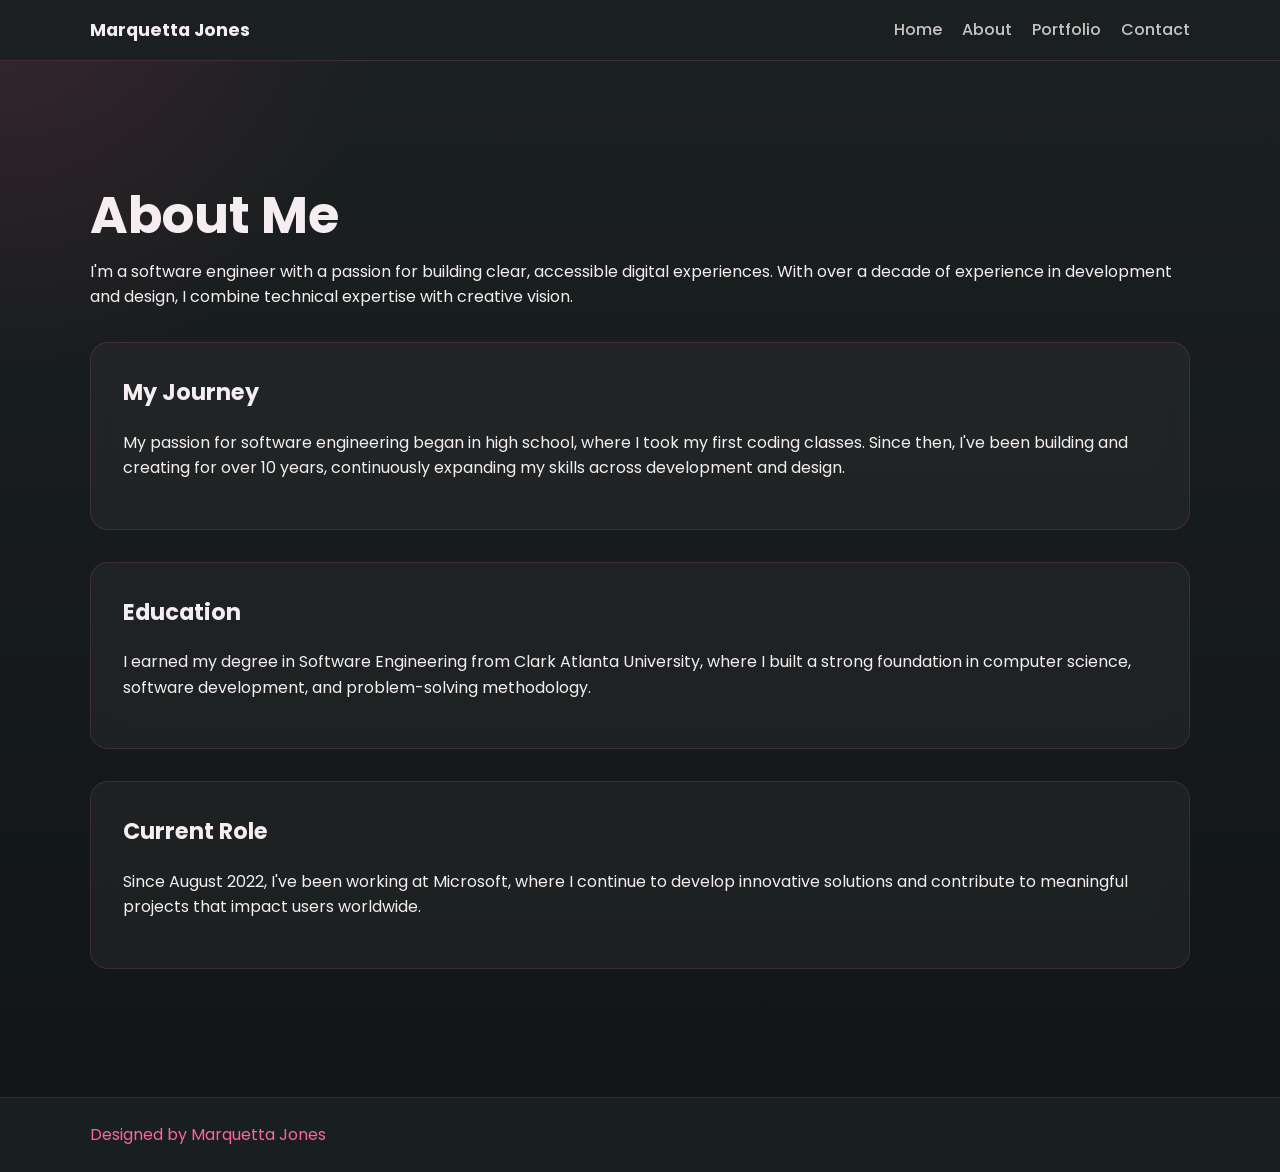
==== about.html @ eba061ae "Move HTML files to root for GitHub Pages" ====
<!DOCTYPE html>
<html lang="en">
<head>
  <meta charset="UTF-8">
  <meta name="viewport" content="width=device-width, initial-scale=1.0">
  <title>Marquetta Jones | About</title>
  <link rel="stylesheet" href="css/styles.css">
</head>
<body>
  <header class="site-header">
    <div class="container">
      <a href="index.html" class="brand">Marquetta Jones</a>
      <nav class="site-nav">
        <a href="index.html">Home</a>
        <a href="about.html">About</a>
        <a href="portfolio.html">Portfolio</a>
        <a href="contact.html">Contact</a>
      </nav>
    </div>
  </header>

  <main class="page-content">
    <section class="about-section">
      <div class="container">
        <h1>About Me</h1>
        <p>I'm a software engineer with a passion for building clear, accessible digital experiences. With over a decade of experience in development and design, I combine technical expertise with creative vision.</p>
        
        <div class="history-card">
          <h2>My Journey</h2>
          <p>My passion for software engineering began in high school, where I took my first coding classes. Since then, I've been building and creating for over 10 years, continuously expanding my skills across development and design.</p>
        </div>

        <div class="history-card">
          <h2>Education</h2>
          <p>I earned my degree in Software Engineering from Clark Atlanta University, where I built a strong foundation in computer science, software development, and problem-solving methodology.</p>
        </div>

        <div class="history-card">
          <h2>Current Role</h2>
          <p>Since August 2022, I've been working at Microsoft, where I continue to develop innovative solutions and contribute to meaningful projects that impact users worldwide.</p>
        </div>
      </div>
    </section>
  </main>

  <footer class="site-footer">
    <div class="container">
      <p>Designed by Marquetta Jones</p>
    </div>
  </footer>
</body>
</html>
---- css/styles.css ----
@import url('https://fonts.googleapis.com/css2?family=Poppins:wght@400;500;600;700&family=Allura&display=swap');

:root {
  color-scheme: dark;
  --bg: #1B2021;
  --surface: #111517;
  --panel: #202528;
  --text: #F5EDF0;
  --muted: #FD6692;
  --accent: #B30051;
  --accent-soft: #FF5387;
  --accent-light: #FA799D;
  --border: #FD6692;
  background-color: var(--bg);
  color: var(--text);
  font-family: 'Poppins', system-ui, -apple-system, BlinkMacSystemFont, 'Segoe UI', sans-serif;
}

* {
  box-sizing: border-box;
}

body {
  margin: 0;
  min-height: 100vh;
  line-height: 1.6;
  background: radial-gradient(circle at top left, rgba(255,83,135,0.12), transparent 22%),
    linear-gradient(180deg, var(--bg) 0%, var(--surface) 100%);
}

.container {
  width: min(1100px, 90%);
  margin: 0 auto;
}

.site-header {
  border-bottom: 1px solid rgba(253,102,146,0.18);
  background: rgba(27,32,33,0.92);
  position: sticky;
  top: 0;
  z-index: 10;
}

.site-header .container {
  display: flex;
  align-items: center;
  justify-content: space-between;
  padding: 1rem 0;
}

.brand {
  font-size: 1.1rem;
  font-weight: 700;
  color: var(--text);
  text-decoration: none;
}

.site-nav {
  display: flex;
  gap: 1.25rem;
}

.site-nav a {
  color: rgba(245,237,240,0.8);
  text-decoration: none;
  font-weight: 500;
}

.site-nav a:hover {
  color: var(--accent-light);
}

.page-content {
  padding: 4rem 0;
}

.hero,
.about-section,
.contact-section {
  padding: 4rem 0;
}

.hero-grid {
  display: grid;
  grid-template-columns: minmax(0, 1fr) minmax(320px, 420px);
  align-items: center;
  gap: 3rem;
}

.hero-image img {
  width: 100%;
  height: auto;
  border-radius: 28px;
  object-fit: cover;
  box-shadow: 0 30px 80px rgba(179, 0, 81, 0.2);
}

.eyebrow {
  margin: 0 0 1rem;
  text-transform: uppercase;
  letter-spacing: 0.16em;
  font-size: 0.82rem;
  color: var(--accent-light);
}

h1 {
  margin: 0 0 1rem;
  font-size: clamp(2.4rem, 4vw, 4rem);
  line-height: 1.05;
}

.name-cursive {
  font-family: 'Allura', cursive;
  font-size: 1.5em;
  font-weight: 400;
}

.lead {
  max-width: 55ch;
  margin: 0 0 2rem;
  color: rgba(245,237,240,0.82);
  font-size: 1.1rem;
}

.button,
.email-link {
  display: inline-flex;
  align-items: center;
  justify-content: center;
  padding: 0.95rem 1.6rem;
  border-radius: 999px;
  background: linear-gradient(135deg, var(--accent), var(--accent-soft));
  color: #fff;
  text-decoration: none;
  font-weight: 600;
  box-shadow: 0 20px 40px rgba(179,0,81,0.24);
}

.history-card {
  margin-top: 2rem;
  padding: 2rem;
  border: 1px solid rgba(253,102,146,0.16);
  border-radius: 18px;
  background: rgba(255,255,255,0.04);
  backdrop-filter: blur(12px);
}

.history-card h2 {
  margin-top: 0;
  font-size: 1.4rem;
}

.contact-section p {
  max-width: 50ch;
  margin-bottom: 1.5rem;
  color: var(--muted);
}

.portfolio-section h1 {
  margin-bottom: 0.5rem;
}

.portfolio-section .lead {
  margin-bottom: 2.5rem;
}

.portfolio-grid {
  display: grid;
  grid-template-columns: repeat(auto-fit, minmax(280px, 1fr));
  gap: 1.75rem;
}

.project-card {
  display: flex;
  flex-direction: column;
  justify-content: space-between;
  padding: 2rem;
  border: 1px solid rgba(253,102,146,0.16);
  border-radius: 24px;
  background: rgba(255,255,255,0.04);
  transition: transform 0.25s ease, box-shadow 0.25s ease;
}

.project-card:hover {
  transform: translateY(-6px);
  box-shadow: 0 24px 60px rgba(179, 0, 81, 0.18);
}

.project-card h2 {
  margin-top: 0;
  margin-bottom: 0.75rem;
}

.project-card p {
  margin: 0 0 1.5rem;
  color: rgba(245,237,240,0.88);
}

.project-image {
  width: 100%;
  height: auto;
  border-radius: 18px;
  display: block;
}

.site-footer {
  padding: 1.5rem 0;
  border-top: 1px solid rgba(253,102,146,0.12);
  background: rgba(27,32,33,0.92);
}

.site-footer p {
  margin: 0;
  color: var(--muted);
}

@media (max-width: 720px) {
  .site-header .container,
  .page-content .container {
    flex-direction: column;
    gap: 1rem;
  }

  .site-nav {
    flex-wrap: wrap;
    justify-content: center;
  }

  .history-card,
  .contact-section {
    padding: 1.5rem 0;
  }
}
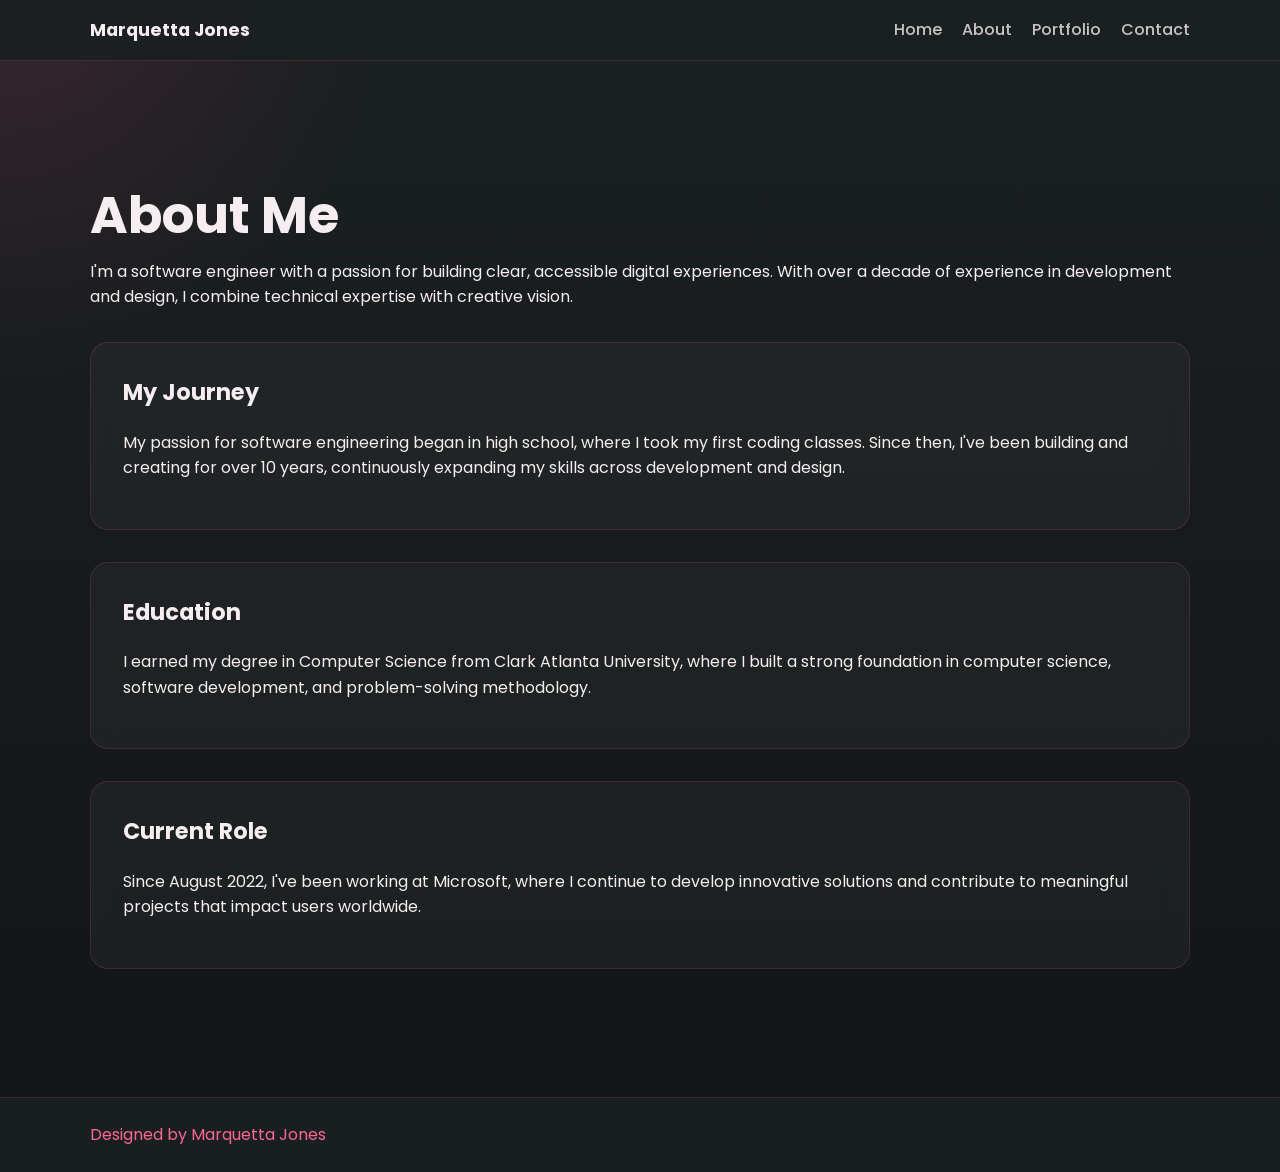
==== commit f81290a3: "Fixing degree title" ====
--- a/about.html
+++ b/about.html
@@ -32,7 +32,7 @@
 
         <div class="history-card">
           <h2>Education</h2>
-          <p>I earned my degree in Software Engineering from Clark Atlanta University, where I built a strong foundation in computer science, software development, and problem-solving methodology.</p>
+          <p>I earned my degree in Computer Science from Clark Atlanta University, where I built a strong foundation in computer science, software development, and problem-solving methodology.</p>
         </div>
 
         <div class="history-card">
--- a/css/styles.css
+++ b/css/styles.css
@@ -80,15 +80,17 @@
   padding: 4rem 0;
 }
 
-.hero-grid {
-  display: grid;
-  grid-template-columns: minmax(0, 1fr) minmax(320px, 420px);
-  align-items: center;
-  gap: 3rem;
+.hero-copy {
+  text-align: center;
+}
+
+.hero-image {
+  text-align: center;
 }
 
 .hero-image img {
   width: 100%;
+  max-width: 255px;
   height: auto;
   border-radius: 28px;
   object-fit: cover;
@@ -116,10 +118,11 @@
 }
 
 .lead {
-  max-width: 55ch;
-  margin: 0 0 2rem;
+  max-width: 65ch;
+  margin: 0 auto 2rem;
   color: rgba(245,237,240,0.82);
   font-size: 1.1rem;
+  text-align: center;
 }
 
 .button,
